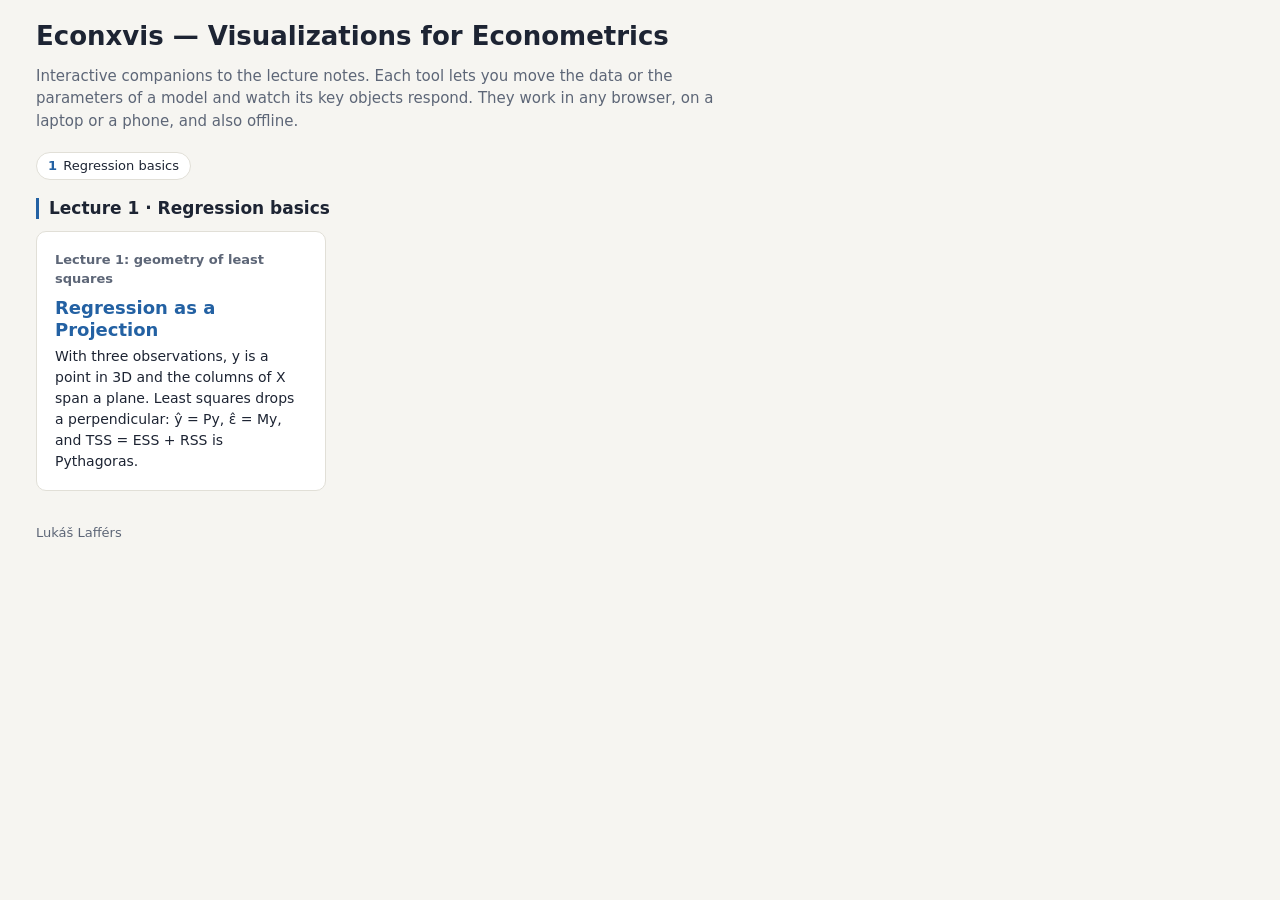
==== index.html @ 170275a1 "Set up Econxvis in the style of Microvis; add Regression as a Projection Shared setup copied from Mi" ====
<!DOCTYPE html>
<html lang="en">
<head>
  <meta charset="utf-8">
  <meta name="viewport" content="width=device-width, initial-scale=1">
  <title>Econxvis — Visualizations for Econometrics</title>
  <meta name="description" content="Interactive visualizations for Econometrics.">
  <link rel="icon" href="data:,">
  <link rel="stylesheet" href="shared/style.css">
</head>
<body class="home">
  <header class="site-header">
    <div>
      <h1>Econxvis — Visualizations for Econometrics</h1>
    </div>
  </header>

  <main>
    <p class="intro">Interactive companions to the lecture notes. Each tool lets you move the data or the parameters of a model and watch its key objects respond. They work in any browser, on a laptop or a phone, and also offline.</p>
    <nav class="lecture-nav" aria-label="Lectures">
      <a href="#l1"><b>1</b> Regression basics</a>
    </nav>

    <h2 class="lecture-title" id="l1">Lecture 1 · Regression basics</h2>
    <div class="cards">
      <a class="card" href="ols-projection/index.html">
        <p class="lecture">Lecture 1: geometry of least squares</p>
        <h2>Regression as a Projection</h2>
        <p>With three observations, y is a point in 3D and the columns of X span a plane. Least squares drops a perpendicular: ŷ = Py, ε̂ = My, and TSS = ESS + RSS is Pythagoras.</p>
      </a>
    </div>
  </main>

  <footer class="site-footer">
    Lukáš Lafférs
  </footer>
</body>
</html>
---- shared/style.css ----
/* Econxvis: shared look for all tools (same look as Microvis). */

:root {
  --bg: #f6f5f1;
  --panel: #ffffff;
  --ink: #1d2433;
  --muted: #5d6677;
  --line: #e1dfd7;
  --grid: #ebe9e2;
  --accent: #2361a3;
  --accent-soft: rgba(35, 97, 163, 0.12);
  --accent-2: #c4561b;
  --accent-2-soft: rgba(196, 86, 27, 0.12);
  --accent-3: #2b8452;
  --accent-4: #8b3fb8;
  /* regression figures of the lecture notes: y black, fitted blue, residual red,
     mean green, deviation from the mean yellow, explained part purple */
  --fig-y: #1d2433;
  --fig-yhat: #2f7fd8;
  --fig-resid: #d0021b;
  --fig-ybar: #2b8452;
  --fig-ebar: #e09a00;
  --fig-ess: #8b3fb8;
  --fig-plane: rgba(35, 97, 163, 0.10);
  --fig-plane-edge: #9aa6b8;
  --dec: #b4462b;
  --const: #4b5563;
  --inc: #2b8452;
  --on-accent: #ffffff;
  --radius: 10px;
  --font: system-ui, -apple-system, "Segoe UI", Roboto, "Helvetica Neue", Arial, sans-serif;
  color-scheme: light;
}

@media (prefers-color-scheme: dark) {
  :root:not([data-theme="light"]) {
    --bg: #12151b;
    --panel: #1b1f27;
    --ink: #e6e8ed;
    --muted: #9aa3b3;
    --line: #2d323c;
    --grid: #2a2f39;
    --accent: #6fa8e6;
    --accent-soft: rgba(111, 168, 230, 0.16);
    --accent-2: #f0894b;
    --accent-2-soft: rgba(240, 137, 75, 0.16);
    --accent-3: #5cc08a;
    --accent-4: #c58af0;
    --fig-y: #e6e8ed;
    --fig-yhat: #6fa8e6;
    --fig-resid: #ff4d5e;
    --fig-ybar: #5cc08a;
    --fig-ebar: #f5c542;
    --fig-ess: #c58af0;
    --fig-plane: rgba(111, 168, 230, 0.12);
    --fig-plane-edge: #5d6677;
    --dec: #f08a6c;
    --const: #b7beca;
    --inc: #5cc08a;
    --on-accent: #0f1520;
    color-scheme: dark;
  }
}

:root[data-theme="dark"] {
  --bg: #12151b;
  --panel: #1b1f27;
  --ink: #e6e8ed;
  --muted: #9aa3b3;
  --line: #2d323c;
  --grid: #2a2f39;
  --accent: #6fa8e6;
  --accent-soft: rgba(111, 168, 230, 0.16);
  --accent-2: #f0894b;
  --accent-2-soft: rgba(240, 137, 75, 0.16);
  --accent-3: #5cc08a;
  --accent-4: #c58af0;
  --fig-y: #e6e8ed;
  --fig-yhat: #6fa8e6;
  --fig-resid: #ff4d5e;
  --fig-ybar: #5cc08a;
  --fig-ebar: #f5c542;
  --fig-ess: #c58af0;
  --fig-plane: rgba(111, 168, 230, 0.12);
  --fig-plane-edge: #5d6677;
  --dec: #f08a6c;
  --const: #b7beca;
  --inc: #5cc08a;
  --on-accent: #0f1520;
  color-scheme: dark;
}

*, *::before, *::after { box-sizing: border-box; }

html { -webkit-text-size-adjust: 100%; }

body {
  margin: 0;
  background: var(--bg);
  color: var(--ink);
  font-family: var(--font);
  font-size: 15px;
  line-height: 1.5;
}

a { color: var(--accent); }

h1, h2, h3 { line-height: 1.25; margin: 0; }

/* ---------- header ---------- */

.site-header {
  padding: 20px 16px 12px;
  max-width: 1600px;
  margin: 0 auto;
  display: flex;
  flex-wrap: wrap;
  align-items: flex-end;
  justify-content: space-between;
  gap: 8px 24px;
}
.eyebrow {
  margin: 0 0 4px;
  font-size: 12px;
  font-weight: 600;
  letter-spacing: 0.06em;
  text-transform: uppercase;
  color: var(--muted);
}
.site-header h1 { font-size: 26px; font-weight: 700; }
.back-link { font-size: 14px; text-decoration: none; }
.back-link:hover { text-decoration: underline; }

main { max-width: 1600px; margin: 0 auto; padding: 0 16px 32px; }

/* ---------- panels ---------- */

.panel {
  background: var(--panel);
  border: 1px solid var(--line);
  border-radius: var(--radius);
  padding: 14px 16px;
  min-width: 0;
}
.panel > h2, .panel-head h2 { font-size: 15px; font-weight: 650; }
.panel-head {
  display: flex;
  flex-wrap: wrap;
  align-items: center;
  justify-content: space-between;
  gap: 8px;
  margin-bottom: 6px;
}

.caption { margin: 6px 0 0; font-size: 13px; color: var(--muted); }
.note { margin: 6px 0 0; font-size: 13px; color: var(--muted); }
.warn { margin: 6px 0 0; font-size: 13px; color: var(--dec); }

.key { display: inline-block; width: 18px; height: 0; border-top: 3px solid currentColor; vertical-align: middle; margin-right: 3px; }
.key.dash { border-top-style: dashed; }
.key.dot { width: 9px; height: 9px; border: 0; border-radius: 50%; background: currentColor; }
.c-accent { color: var(--accent); }
.c-accent-2 { color: var(--accent-2); }
.c-accent-3 { color: var(--accent-3); }
.c-accent-4 { color: var(--accent-4); }
.c-muted { color: var(--muted); }

/* ---------- controls ---------- */

.group { padding: 12px 0; border-top: 1px solid var(--line); }
.group:first-child { border-top: 0; padding-top: 0; }
.group > h2 {
  font-size: 12px;
  font-weight: 650;
  letter-spacing: 0.06em;
  text-transform: uppercase;
  color: var(--muted);
  margin-bottom: 8px;
}

select, input[type="number"], button {
  font: inherit;
  color: var(--ink);
}

select {
  width: 100%;
  padding: 7px 8px;
  border: 1px solid var(--line);
  border-radius: 8px;
  background: var(--bg);
}

.ctrl { margin: 10px 0; }
.ctrl-label {
  display: flex;
  align-items: baseline;
  justify-content: space-between;
  gap: 8px;
  font-size: 14px;
  margin-bottom: 2px;
}
.ctrl-label .hint { color: var(--muted); font-size: 12px; }
.ctrl-row { display: flex; align-items: center; gap: 10px; }
.ctrl-row input[type="range"] { flex: 1; min-width: 0; }
.ctrl-row input[type="number"] {
  width: 72px;
  flex: none;
  padding: 4px 6px;
  border: 1px solid var(--line);
  border-radius: 6px;
  background: var(--bg);
  text-align: right;
}

input[type="range"] { accent-color: var(--accent); height: 24px; margin: 0; }
input[type="checkbox"] { accent-color: var(--accent); width: 16px; height: 16px; margin: 0; }

.check { display: flex; align-items: center; gap: 8px; margin: 8px 0; font-size: 14px; cursor: pointer; }

.seg {
  display: flex;
  border: 1px solid var(--line);
  border-radius: 8px;
  overflow: hidden;
}
.seg button {
  flex: 1;
  padding: 8px 10px;
  border: 0;
  background: var(--bg);
  cursor: pointer;
  font-weight: 600;
  font-size: 14px;
}
.seg button + button { border-left: 1px solid var(--line); }
.seg button[aria-pressed="true"] { background: var(--accent); color: var(--on-accent); }

.btn-row { display: flex; flex-wrap: wrap; gap: 4px; }
.btn-row button {
  padding: 4px 10px;
  font-size: 13px;
  border: 1px solid var(--line);
  border-radius: 6px;
  background: var(--bg);
  cursor: pointer;
}
.btn-row button:hover, .seg button:hover:not([aria-pressed="true"]) { border-color: var(--muted); }

button:focus-visible, select:focus-visible, input:focus-visible, summary:focus-visible {
  outline: 2px solid var(--accent);
  outline-offset: 2px;
}

.badge {
  display: inline-block;
  padding: 1px 8px;
  border-radius: 999px;
  font-size: 12px;
  font-weight: 600;
  border: 1px solid currentColor;
  white-space: nowrap;
}
.badge.decreasing { color: var(--dec); }
.badge.constant { color: var(--const); }
.badge.increasing { color: var(--inc); }

.formula { overflow-x: auto; overflow-y: hidden; padding: 4px 0; font-size: 14px; }
.formula .katex-display { margin: 4px 0; }

details.howto { font-size: 14px; }
details.howto summary { cursor: pointer; font-weight: 650; }
details.howto p { margin: 8px 0 0; }

/* ---------- readouts ---------- */

.readouts dl {
  display: grid;
  grid-template-columns: auto 1fr;
  gap: 4px 14px;
  margin: 8px 0 0;
  font-size: 14px;
}
.readouts dt { color: var(--muted); }
.readouts dd { margin: 0; font-variant-numeric: tabular-nums; font-weight: 600; }
.readouts .sentence { margin: 10px 0 0; font-size: 14px; }

[hidden] { display: none !important; }

/* ---------- index page ---------- */

.intro { max-width: 720px; color: var(--muted); margin: 0 0 20px; }
.cards {
  display: grid;
  grid-template-columns: repeat(auto-fill, minmax(min(100%, 300px), 1fr));
  gap: 16px;
}
.card {
  display: block;
  background: var(--panel);
  border: 1px solid var(--line);
  border-radius: var(--radius);
  padding: 18px;
  color: inherit;
  text-decoration: none;
  transition: border-color 0.15s, transform 0.15s;
}
.card:hover { border-color: var(--accent); transform: translateY(-1px); }
.card h2 { font-size: 18px; margin-bottom: 4px; color: var(--accent); }
.card .lecture { font-size: 13px; font-weight: 600; color: var(--muted); margin: 0 0 8px; }
.card p { margin: 0; font-size: 14px; }

.site-footer { max-width: 1600px; margin: 0 auto; padding: 0 16px 24px; font-size: 13px; color: var(--muted); }

/* ---------- tool layout: controls | main plot | side panels ---------- */

.layout {
  display: grid;
  grid-template-columns: 300px minmax(0, 1fr) minmax(0, 400px);
  grid-template-areas: "controls main side";
  gap: 14px;
  align-items: start;
}
.layout > .controls { grid-area: controls; }
.layout > .plot3d-panel, .layout > .main-panel { grid-area: main; }
.layout > .side { grid-area: side; display: grid; gap: 14px; min-width: 0; }

.plot { width: 100%; }
.plot-3d { height: 640px; }
.plot-2d { height: 320px; }

@media (max-width: 1250px) {
  .layout {
    grid-template-columns: 300px minmax(0, 1fr);
    grid-template-areas: "controls main" "side side";
  }
  .layout > .side { grid-template-columns: repeat(auto-fit, minmax(min(100%, 320px), 1fr)); }
}

@media (max-width: 800px) {
  .layout {
    grid-template-columns: minmax(0, 1fr);
    grid-template-areas: "controls" "main" "side";
  }
  .plot-3d { height: 440px; }
  .plot-2d { height: 300px; }
  .site-header h1 { font-size: 22px; }
}

.status-banner {
  max-width: 1600px;
  margin: 0 auto 14px;
  padding: 10px 16px;
  border: 1px solid var(--dec);
  border-radius: var(--radius);
  color: var(--dec);
  background: var(--panel);
  font-size: 14px;
}
.status-banner p { margin: 0; }
.status-banner p + p { margin-top: 4px; }
@media (max-width: 1632px) { .status-banner { margin-left: 16px; margin-right: 16px; } }

.go-row { display: flex; flex-wrap: wrap; align-items: center; gap: 6px; margin: 10px 0; font-size: 14px; }
.go-row input[type="number"] {
  width: 64px; padding: 4px 6px; border: 1px solid var(--line); border-radius: 6px;
  background: var(--bg); text-align: right;
}
.go-row button {
  padding: 4px 12px; font-size: 13px; border: 1px solid var(--line); border-radius: 6px;
  background: var(--bg); cursor: pointer;
}
.notes-form { color: var(--muted); }
.seg button { padding: 8px 6px; }

.plot-main { height: 620px; touch-action: none; cursor: crosshair; }
@media (max-width: 800px) { .plot-main { height: 400px; } }

.checks { list-style: none; margin: 8px 0 0; padding: 0; font-size: 14px; }
.checks li { display: grid; grid-template-columns: 22px 1fr; gap: 2px 6px; padding: 7px 0; border-top: 1px solid var(--line); }
.checks li:first-child { border-top: 0; }
.checks .mark { font-weight: 700; text-align: center; }
.checks .ok { color: var(--inc); }
.checks .no { color: var(--dec); }
.checks .na { color: var(--muted); }
.checks .def { grid-column: 2; color: var(--muted); font-size: 13px; }
.pair-row { display: flex; flex-wrap: wrap; align-items: center; gap: 6px; margin: 8px 0; font-size: 14px; }
.pair-row input[type="number"] {
  width: 70px; padding: 4px 6px; border: 1px solid var(--line); border-radius: 6px;
  background: var(--bg); text-align: right;
}
.pair-row .who { min-width: 22px; font-weight: 700; }

table.data { border-collapse: collapse; width: 100%; font-size: 13px; font-variant-numeric: tabular-nums; }
table.data th, table.data td { padding: 5px 4px; text-align: right; border: 1px solid var(--line); }
table.data th { color: var(--muted); font-weight: 600; background: var(--bg); }
table.data td { cursor: pointer; }
table.data td:hover { outline: 2px solid var(--accent); outline-offset: -2px; }
table.data td.sel { outline: 3px solid var(--accent-2); outline-offset: -3px; font-weight: 700; }

/* ---------- figure colours and small helpers ---------- */
.subtitle { margin: 6px 0 0; font-size: 15px; color: var(--muted); overflow-x: auto; max-width: 100%; }
.c-y { color: var(--fig-y); }
.c-yhat { color: var(--fig-yhat); }
.c-resid { color: var(--fig-resid); }
.c-ybar { color: var(--fig-ybar); }
.c-ebar { color: var(--fig-ebar); }
.c-ess { color: var(--fig-ess); }
.c-ink { color: var(--ink); }
details.sub-details { margin-top: 10px; font-size: 14px; }
details.sub-details summary { cursor: pointer; color: var(--muted); font-weight: 600; }
.ok-mark { color: var(--inc); font-weight: 700; }
.no-mark { color: var(--dec); font-weight: 700; }

/* ---------- landing page: one section per lecture ---------- */
.lecture-title { font-size: 17px; font-weight: 650; margin: 26px 0 12px; color: var(--ink); }
.lecture-title:first-of-type { margin-top: 8px; }

/* landing page: centred column, lecture navigation, section headings with an accent bar */
.home .site-header, .home main, .home .site-footer { max-width: 1240px; }
.home .cards { grid-template-columns: repeat(auto-fill, minmax(min(100%, 270px), 1fr)); }
.lecture-nav { display: flex; flex-wrap: wrap; gap: 6px; margin: 0 0 8px; }
.lecture-nav a {
  font-size: 13px; text-decoration: none; color: var(--ink); background: var(--panel);
  border: 1px solid var(--line); border-radius: 999px; padding: 3px 11px; white-space: nowrap;
}
.lecture-nav a b { color: var(--accent); margin-right: 2px; }
.lecture-nav a:hover { border-color: var(--accent); }
.home .lecture-title { border-left: 3px solid var(--accent); padding-left: 10px; scroll-margin-top: 12px; margin-top: 30px; }
.home .lecture-title:first-of-type { margin-top: 18px; }
.btn-row button[aria-pressed="true"] { border-color: var(--accent); color: var(--accent); font-weight: 650; }
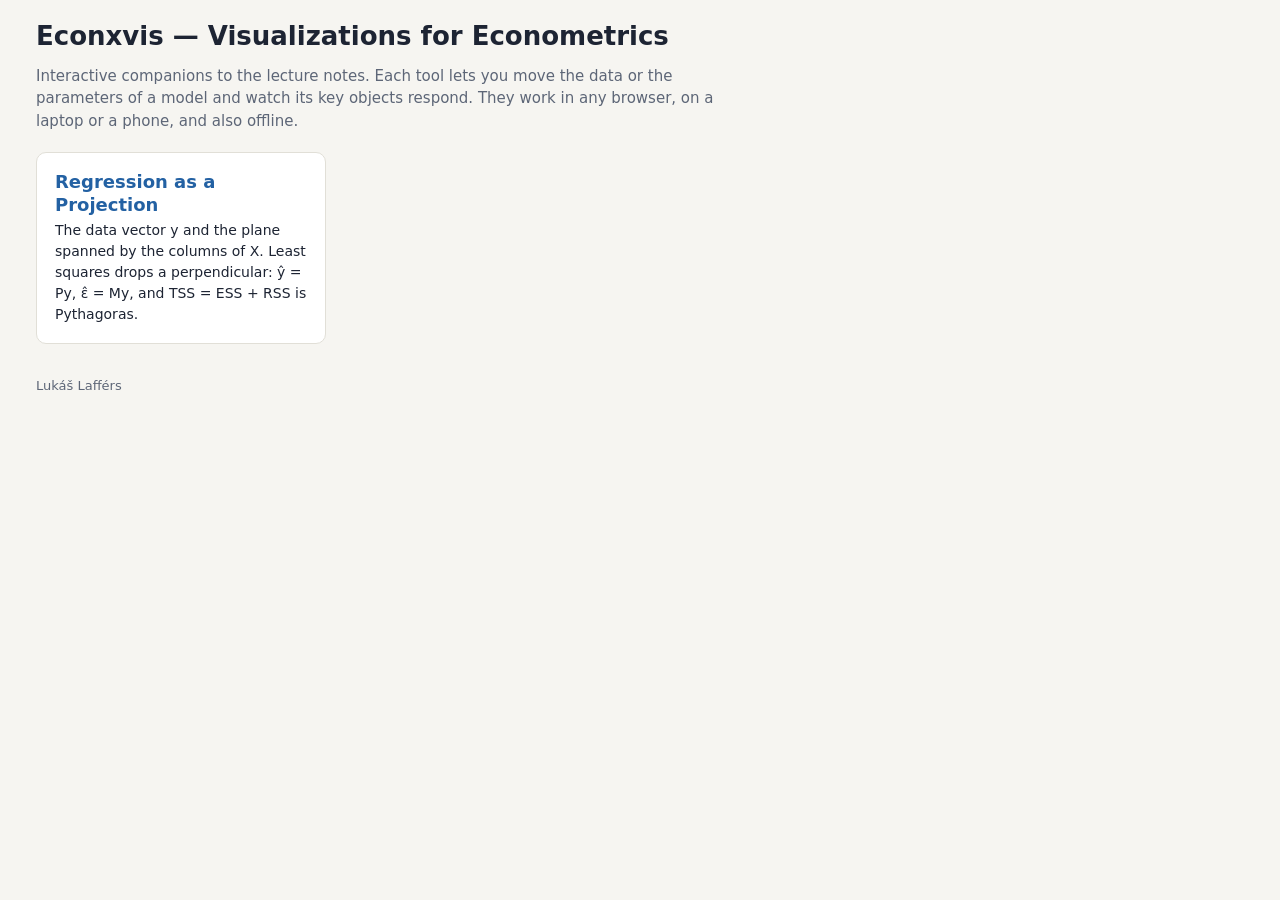
==== commit efb33f83: "Projection: n observations, exact 3D slice, bigger figure, grid, easier turning - Data: n observatio" ====
--- a/index.html
+++ b/index.html
@@ -17,16 +17,10 @@
 
   <main>
     <p class="intro">Interactive companions to the lecture notes. Each tool lets you move the data or the parameters of a model and watch its key objects respond. They work in any browser, on a laptop or a phone, and also offline.</p>
-    <nav class="lecture-nav" aria-label="Lectures">
-      <a href="#l1"><b>1</b> Regression basics</a>
-    </nav>
-
-    <h2 class="lecture-title" id="l1">Lecture 1 · Regression basics</h2>
     <div class="cards">
       <a class="card" href="ols-projection/index.html">
-        <p class="lecture">Lecture 1: geometry of least squares</p>
         <h2>Regression as a Projection</h2>
-        <p>With three observations, y is a point in 3D and the columns of X span a plane. Least squares drops a perpendicular: ŷ = Py, ε̂ = My, and TSS = ESS + RSS is Pythagoras.</p>
+        <p>The data vector y and the plane spanned by the columns of X. Least squares drops a perpendicular: ŷ = Py, ε̂ = My, and TSS = ESS + RSS is Pythagoras.</p>
       </a>
     </div>
   </main>
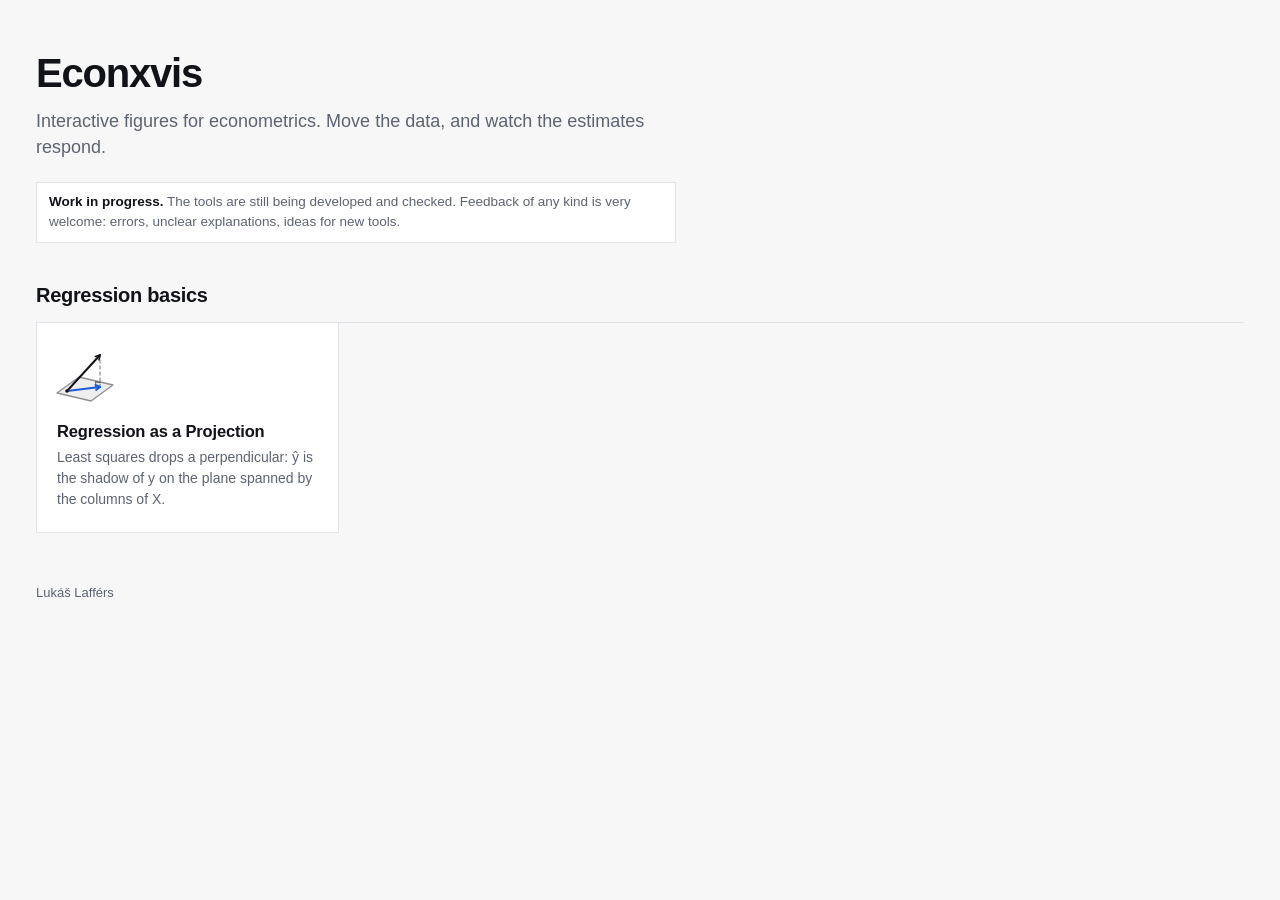
==== commit fe87f254: "Adopt the Microvis style kit: same look, start page and page anatomy as Microvis - shared/style.css " ====
--- a/index.html
+++ b/index.html
@@ -4,25 +4,33 @@
   <meta charset="utf-8">
   <meta name="viewport" content="width=device-width, initial-scale=1">
   <title>Econxvis — Visualizations for Econometrics</title>
-  <meta name="description" content="Interactive visualizations for Econometrics.">
+  <meta name="description" content="Interactive figures for econometrics. Move the data, and watch the estimates respond.">
   <link rel="icon" href="data:,">
-  <link rel="stylesheet" href="shared/style.css">
+  <link rel="stylesheet" href="shared/style.css?v=1">
 </head>
 <body class="home">
+  <!-- Generated by tools/build-site.cjs from tools/catalog.cjs: edit those, not this file. -->
   <header class="site-header">
     <div>
-      <h1>Econxvis — Visualizations for Econometrics</h1>
+      <h1>Econxvis</h1>
+      <p class="lead">Interactive figures for econometrics. Move the data, and watch the estimates respond.</p>
     </div>
   </header>
 
   <main>
-    <p class="intro">Interactive companions to the lecture notes. Each tool lets you move the data or the parameters of a model and watch its key objects respond. They work in any browser, on a laptop or a phone, and also offline.</p>
-    <div class="cards">
+    <p class="wip" role="note"><b>Work in progress.</b> The tools are still being developed and checked. Feedback of any kind is very welcome: errors, unclear explanations, ideas for new tools.</p>
+
+    <section class="lecture" id="regression" aria-labelledby="regression-title">
+      <h2 class="lecture-title" id="regression-title">Regression basics</h2>
+      <div class="cards">
       <a class="card" href="ols-projection/index.html">
-        <h2>Regression as a Projection</h2>
-        <p>The data vector y and the plane spanned by the columns of X. Least squares drops a perpendicular: ŷ = Py, ε̂ = My, and TSS = ESS + RSS is Pythagoras.</p>
+        <svg class="glyph" width="64" height="64" viewBox="0 0 64 64" aria-hidden="true" focusable="false"><path d="M4 50L38 58L60 42L26 34Z" fill="currentColor" opacity="0.07"/><path d="M4 50L38 58L60 42L26 34L4 50" fill="none" stroke="currentColor" stroke-width="1.3" stroke-linecap="round" stroke-linejoin="round" opacity="0.45"/><path d="M14 48L47 12" fill="none" stroke="currentColor" stroke-width="2" stroke-linecap="round" stroke-linejoin="round"/><path d="M42.3 13.4L47 12L46 16.8" fill="none" stroke="currentColor" stroke-width="1.6" stroke-linecap="round" stroke-linejoin="round"/><path d="M47 44L47 12" fill="none" stroke="currentColor" stroke-width="1.3" stroke-linecap="round" stroke-linejoin="round" opacity="0.45" stroke-dasharray="3 3"/><path d="M47 39.5L42.6 38.9L42.6 43.4" fill="none" stroke="currentColor" stroke-width="1.1" stroke-linecap="round" stroke-linejoin="round" opacity="0.6"/><path class="a" d="M14 48L47 44" fill="none" stroke="#1d5bd8" stroke-width="2.2" stroke-linecap="round" stroke-linejoin="round"/><path class="a" d="M42.5 42L47 44L43.1 47" fill="none" stroke="#1d5bd8" stroke-width="2" stroke-linecap="round" stroke-linejoin="round"/><circle cx="14" cy="48" r="1.8" fill="currentColor"/></svg>
+        <picture class="preview" aria-hidden="true" style="display:none"><source srcset="ols-projection/preview-dark.webp" media="(prefers-color-scheme: dark)"><img src="ols-projection/preview.webp" alt="" loading="lazy" decoding="async"></picture>
+        <h3>Regression as a Projection</h3>
+        <p>Least squares drops a perpendicular: ŷ is the shadow of y on the plane spanned by the columns of X.</p>
       </a>
-    </div>
+      </div>
+    </section>
   </main>
 
   <footer class="site-footer">
--- a/shared/style.css
+++ b/shared/style.css
@@ -1,92 +1,83 @@
-/* Econxvis: shared look for all tools (same look as Microvis). */
+/* Microvis: the shared look of the start page and all tools.
+   Minimal: Helvetica/Arial, square corners, hairlines instead of shadows, black and white with one blue (--brand)
+   for what you can click or move. The economics colours (--accent*, --l2-*) are those of the notes' figures. */
+
+/* ---------- colours and type ---------- */
 
 :root {
-  --bg: #f6f5f1;
+  --bg: #f7f7f8;
   --panel: #ffffff;
-  --ink: #1d2433;
-  --muted: #5d6677;
-  --line: #e1dfd7;
-  --grid: #ebe9e2;
-  --accent: #2361a3;
+  --ink: #111318;
+  --muted: #5d6370;
+  --line: #e1e3e8;
+  --grid: #eceef2;
+  --brand: #1d5bd8;
+  --on-accent: #ffffff;
+  --accent: #2361a3;      /* isoquants, substitution */
   --accent-soft: rgba(35, 97, 163, 0.12);
-  --accent-2: #c4561b;
+  --accent-2: #c4561b;    /* rays, scale */
   --accent-2-soft: rgba(196, 86, 27, 0.12);
-  --accent-3: #2b8452;
-  --accent-4: #8b3fb8;
-  /* regression figures of the lecture notes: y black, fitted blue, residual red,
-     mean green, deviation from the mean yellow, explained part purple */
-  --fig-y: #1d2433;
-  --fig-yhat: #2f7fd8;
-  --fig-resid: #d0021b;
-  --fig-ybar: #2b8452;
-  --fig-ebar: #e09a00;
-  --fig-ess: #8b3fb8;
-  --fig-plane: rgba(35, 97, 163, 0.10);
-  --fig-plane-edge: #9aa6b8;
+  --accent-3: #2b8452;    /* tangents, highlights */
+  --accent-4: #8b3fb8;    /* second point z' */
+  /* lecture 2 figures: Step 1 (CM) blue, Step 2 (PM') red, supply orange, isocost grey */
+  --l2-blue: #4a90e2;
+  --l2-red: #d0021b;
+  --l2-orange: #f5a623;
+  --l2-grey: #9b9b9b;
+  --l2-profit: rgba(43, 132, 82, 0.22);
   --dec: #b4462b;
   --const: #4b5563;
   --inc: #2b8452;
-  --on-accent: #ffffff;
-  --radius: 10px;
-  --font: system-ui, -apple-system, "Segoe UI", Roboto, "Helvetica Neue", Arial, sans-serif;
+  --radius: 0px;
+  --font: "Helvetica Neue", Helvetica, Arial, "Segoe UI", Roboto, sans-serif;
   color-scheme: light;
 }
 
 @media (prefers-color-scheme: dark) {
   :root:not([data-theme="light"]) {
-    --bg: #12151b;
-    --panel: #1b1f27;
-    --ink: #e6e8ed;
-    --muted: #9aa3b3;
-    --line: #2d323c;
-    --grid: #2a2f39;
+    --bg: #0d0f12;
+    --panel: #14171c;
+    --ink: #e9ecf1;
+    --muted: #9aa1ad;
+    --line: #272b33;
+    --grid: #20242b;
+    --brand: #7aa7ff;
+    --on-accent: #0d0f12;
     --accent: #6fa8e6;
     --accent-soft: rgba(111, 168, 230, 0.16);
     --accent-2: #f0894b;
     --accent-2-soft: rgba(240, 137, 75, 0.16);
     --accent-3: #5cc08a;
     --accent-4: #c58af0;
-    --fig-y: #e6e8ed;
-    --fig-yhat: #6fa8e6;
-    --fig-resid: #ff4d5e;
-    --fig-ybar: #5cc08a;
-    --fig-ebar: #f5c542;
-    --fig-ess: #c58af0;
-    --fig-plane: rgba(111, 168, 230, 0.12);
-    --fig-plane-edge: #5d6677;
+    --l2-red: #ff4d5e;
+    --l2-profit: rgba(92, 192, 138, 0.25);
     --dec: #f08a6c;
     --const: #b7beca;
     --inc: #5cc08a;
-    --on-accent: #0f1520;
     color-scheme: dark;
   }
 }
 
 :root[data-theme="dark"] {
-  --bg: #12151b;
-  --panel: #1b1f27;
-  --ink: #e6e8ed;
-  --muted: #9aa3b3;
-  --line: #2d323c;
-  --grid: #2a2f39;
+  --bg: #0d0f12;
+  --panel: #14171c;
+  --ink: #e9ecf1;
+  --muted: #9aa1ad;
+  --line: #272b33;
+  --grid: #20242b;
+  --brand: #7aa7ff;
+  --on-accent: #0d0f12;
   --accent: #6fa8e6;
   --accent-soft: rgba(111, 168, 230, 0.16);
   --accent-2: #f0894b;
   --accent-2-soft: rgba(240, 137, 75, 0.16);
   --accent-3: #5cc08a;
   --accent-4: #c58af0;
-  --fig-y: #e6e8ed;
-  --fig-yhat: #6fa8e6;
-  --fig-resid: #ff4d5e;
-  --fig-ybar: #5cc08a;
-  --fig-ebar: #f5c542;
-  --fig-ess: #c58af0;
-  --fig-plane: rgba(111, 168, 230, 0.12);
-  --fig-plane-edge: #5d6677;
+  --l2-red: #ff4d5e;
+  --l2-profit: rgba(92, 192, 138, 0.25);
   --dec: #f08a6c;
   --const: #b7beca;
   --inc: #5cc08a;
-  --on-accent: #0f1520;
   color-scheme: dark;
 }
 
@@ -101,48 +92,67 @@
   font-family: var(--font);
   font-size: 15px;
   line-height: 1.5;
-}
-
-a { color: var(--accent); }
+  -webkit-font-smoothing: antialiased;
+}
+
+a { color: var(--brand); }
 
 h1, h2, h3 { line-height: 1.25; margin: 0; }
 
+[hidden] { display: none !important; }
+
 /* ---------- header ---------- */
 
 .site-header {
-  padding: 20px 16px 12px;
   max-width: 1600px;
   margin: 0 auto;
-  display: flex;
-  flex-wrap: wrap;
-  align-items: flex-end;
-  justify-content: space-between;
-  gap: 8px 24px;
-}
-.eyebrow {
-  margin: 0 0 4px;
-  font-size: 12px;
-  font-weight: 600;
-  letter-spacing: 0.06em;
-  text-transform: uppercase;
-  color: var(--muted);
-}
-.site-header h1 { font-size: 26px; font-weight: 700; }
-.back-link { font-size: 14px; text-decoration: none; }
-.back-link:hover { text-decoration: underline; }
+  padding: 24px 16px 18px;
+}
+.site-header > div { min-width: 0; max-width: 100%; }
+.eyebrow { margin: 0 0 6px; font-size: 13px; font-weight: 500; color: var(--muted); }
+.eyebrow a { color: var(--ink); font-weight: 700; text-decoration: none; }
+.eyebrow a:hover { color: var(--brand); }
+.eyebrow .sep { margin: 0 4px; opacity: 0.6; }
+.site-header h1 { font-size: 28px; font-weight: 700; letter-spacing: -0.02em; }
+/* Header formulas: each piece stays on one line, pieces wrap on a narrow screen, and there is room above
+   and below for tall fractions, so no scrollbar appears unless a single piece is wider than the screen. */
+.subtitle {
+  max-width: 100%;
+  margin: 6px 0 0;
+  padding: 5px 0 8px;
+  overflow: hidden;
+  font-size: 15px;
+  line-height: 1.9;
+  color: var(--ink);
+}
+.subtitle .katex, .subtitle .katex-html { white-space: nowrap; }
+.subtitle .tex-piece { display: inline-block; margin-right: 2.2em; }
+.subtitle .tex-piece:last-child { margin-right: 0; }
 
 main { max-width: 1600px; margin: 0 auto; padding: 0 16px 32px; }
 
+.status-banner {
+  max-width: 1600px;
+  margin: 0 auto 14px;
+  padding: 10px 16px;
+  border: 1px solid var(--dec);
+  color: var(--dec);
+  background: var(--panel);
+  font-size: 14px;
+}
+.status-banner p { margin: 0; }
+.status-banner p + p { margin-top: 4px; }
+@media (max-width: 1632px) { .status-banner { margin-left: 16px; margin-right: 16px; } }
+
 /* ---------- panels ---------- */
 
 .panel {
+  min-width: 0;
+  padding: 16px 18px;
   background: var(--panel);
   border: 1px solid var(--line);
-  border-radius: var(--radius);
-  padding: 14px 16px;
-  min-width: 0;
-}
-.panel > h2, .panel-head h2 { font-size: 15px; font-weight: 650; }
+}
+.panel > h2, .panel-head h2 { font-size: 15px; font-weight: 700; letter-spacing: -0.005em; }
 .panel-head {
   display: flex;
   flex-wrap: wrap;
@@ -152,10 +162,11 @@
   margin-bottom: 6px;
 }
 
-.caption { margin: 6px 0 0; font-size: 13px; color: var(--muted); }
+.caption { margin: 8px 0 0; font-size: 13px; line-height: 1.55; color: var(--muted); }
 .note { margin: 6px 0 0; font-size: 13px; color: var(--muted); }
 .warn { margin: 6px 0 0; font-size: 13px; color: var(--dec); }
 
+/* colour keys in captions: a short line, a dashed line or a dot in the colour of the curve */
 .key { display: inline-block; width: 18px; height: 0; border-top: 3px solid currentColor; vertical-align: middle; margin-right: 3px; }
 .key.dash { border-top-style: dashed; }
 .key.dot { width: 9px; height: 9px; border: 0; border-radius: 50%; background: currentColor; }
@@ -164,31 +175,34 @@
 .c-accent-3 { color: var(--accent-3); }
 .c-accent-4 { color: var(--accent-4); }
 .c-muted { color: var(--muted); }
+.c-ink { color: var(--ink); }
+.c-l2-blue { color: var(--l2-blue); }
+.c-l2-red { color: var(--l2-red); }
+.c-l2-orange { color: var(--l2-orange); }
+.c-l2-grey { color: var(--l2-grey); }
 
 /* ---------- controls ---------- */
 
-.group { padding: 12px 0; border-top: 1px solid var(--line); }
+.group { padding: 14px 0; border-top: 1px solid var(--line); }
 .group:first-child { border-top: 0; padding-top: 0; }
+.group:last-child { padding-bottom: 0; }
 .group > h2 {
-  font-size: 12px;
-  font-weight: 650;
-  letter-spacing: 0.06em;
+  margin-bottom: 8px;
+  font-size: 11px;
+  font-weight: 700;
+  letter-spacing: 0.08em;
   text-transform: uppercase;
   color: var(--muted);
-  margin-bottom: 8px;
-}
-
-select, input[type="number"], button {
-  font: inherit;
-  color: var(--ink);
-}
+}
+
+select, input[type="number"], button { font: inherit; color: var(--ink); }
 
 select {
   width: 100%;
   padding: 7px 8px;
   border: 1px solid var(--line);
-  border-radius: 8px;
-  background: var(--bg);
+  border-radius: 0;
+  background: var(--panel);
 }
 
 .ctrl { margin: 10px 0; }
@@ -197,80 +211,96 @@
   align-items: baseline;
   justify-content: space-between;
   gap: 8px;
+  margin-bottom: 2px;
   font-size: 14px;
-  margin-bottom: 2px;
-}
-.ctrl-label .hint { color: var(--muted); font-size: 12px; }
+}
+.ctrl-label .hint { color: var(--muted); font-size: 12px; text-align: right; }
 .ctrl-row { display: flex; align-items: center; gap: 10px; }
 .ctrl-row input[type="range"] { flex: 1; min-width: 0; }
-.ctrl-row input[type="number"] {
-  width: 72px;
-  flex: none;
+input[type="number"] {
   padding: 4px 6px;
   border: 1px solid var(--line);
-  border-radius: 6px;
-  background: var(--bg);
+  border-radius: 0;
+  background: var(--panel);
   text-align: right;
 }
-
-input[type="range"] { accent-color: var(--accent); height: 24px; margin: 0; }
-input[type="checkbox"] { accent-color: var(--accent); width: 16px; height: 16px; margin: 0; }
+.ctrl-row input[type="number"] { width: 72px; flex: none; }
+
+input[type="range"] { accent-color: var(--brand); height: 24px; margin: 0; }
+input[type="checkbox"] { accent-color: var(--brand); width: 16px; height: 16px; margin: 0; }
 
 .check { display: flex; align-items: center; gap: 8px; margin: 8px 0; font-size: 14px; cursor: pointer; }
 
-.seg {
-  display: flex;
-  border: 1px solid var(--line);
-  border-radius: 8px;
-  overflow: hidden;
-}
+/* segmented switch: black when chosen */
+.seg { display: flex; border: 1px solid var(--ink); }
 .seg button {
   flex: 1;
-  padding: 8px 10px;
+  padding: 8px 6px;
   border: 0;
-  background: var(--bg);
+  background: transparent;
+  color: var(--ink);
+  font-size: 14px;
+  font-weight: 600;
   cursor: pointer;
-  font-weight: 600;
-  font-size: 14px;
-}
-.seg button + button { border-left: 1px solid var(--line); }
-.seg button[aria-pressed="true"] { background: var(--accent); color: var(--on-accent); }
-
+}
+.seg button + button { border-left: 1px solid var(--ink); }
+.seg button[aria-pressed="true"] { background: var(--ink); color: var(--panel); }
+
+/* small buttons: presets, pins, cameras */
 .btn-row { display: flex; flex-wrap: wrap; gap: 4px; }
-.btn-row button {
+.btn-row button, .go-row button {
   padding: 4px 10px;
+  border: 1px solid var(--line);
+  background: var(--panel);
   font-size: 13px;
-  border: 1px solid var(--line);
-  border-radius: 6px;
-  background: var(--bg);
+  font-weight: 500;
   cursor: pointer;
 }
-.btn-row button:hover, .seg button:hover:not([aria-pressed="true"]) { border-color: var(--muted); }
-
-button:focus-visible, select:focus-visible, input:focus-visible, summary:focus-visible {
-  outline: 2px solid var(--accent);
+.go-row button { padding: 4px 12px; }
+.btn-row button:hover, .go-row button:hover, .seg button:hover:not([aria-pressed="true"]) { border-color: var(--ink); }
+.btn-row button[aria-pressed="true"] { border-color: var(--ink); background: var(--ink); color: var(--panel); font-weight: 600; }
+
+button:focus-visible, select:focus-visible, input:focus-visible, summary:focus-visible, a:focus-visible {
+  outline: 2px solid var(--brand);
   outline-offset: 2px;
 }
+
+.go-row { display: flex; flex-wrap: wrap; align-items: center; gap: 6px; margin: 10px 0; font-size: 14px; }
+.go-row input[type="number"] { width: 64px; }
+.notes-form { color: var(--muted); }
+
+.pair-row { display: flex; flex-wrap: wrap; align-items: center; gap: 6px; margin: 8px 0; font-size: 14px; }
+.pair-row input[type="number"] { width: 70px; }
+.pair-row .who { min-width: 22px; font-weight: 700; }
 
 .badge {
   display: inline-block;
   padding: 1px 8px;
-  border-radius: 999px;
+  border: 1px solid currentColor;
   font-size: 12px;
   font-weight: 600;
-  border: 1px solid currentColor;
   white-space: nowrap;
 }
 .badge.decreasing { color: var(--dec); }
 .badge.constant { color: var(--const); }
 .badge.increasing { color: var(--inc); }
 
-.formula { overflow-x: auto; overflow-y: hidden; padding: 4px 0; font-size: 14px; }
+.formula { padding: 4px 0; overflow: hidden; font-size: 14px; }
 .formula .katex-display { margin: 4px 0; }
 
+/* set by shared/ui.js when a formula box really is too wide: then, and only then, it scrolls */
+.scrolls { overflow-x: auto !important; }
+
+/* "How to read this": the idea in a sentence or two, then a few things to try */
 details.howto { font-size: 14px; }
-details.howto summary { cursor: pointer; font-weight: 650; }
+details.howto summary { cursor: pointer; font-weight: 700; }
 details.howto p { margin: 8px 0 0; }
+details.howto ul { margin: 8px 0 0; padding-left: 18px; }
+details.howto li { margin: 4px 0 0; }
+details.howto li::marker { color: var(--muted); }
+
+details.sub-details { margin-top: 10px; font-size: 14px; }
+details.sub-details summary { cursor: pointer; color: var(--muted); font-weight: 600; }
 
 /* ---------- readouts ---------- */
 
@@ -285,96 +315,12 @@
 .readouts dd { margin: 0; font-variant-numeric: tabular-nums; font-weight: 600; }
 .readouts .sentence { margin: 10px 0 0; font-size: 14px; }
 
-[hidden] { display: none !important; }
-
-/* ---------- index page ---------- */
-
-.intro { max-width: 720px; color: var(--muted); margin: 0 0 20px; }
-.cards {
-  display: grid;
-  grid-template-columns: repeat(auto-fill, minmax(min(100%, 300px), 1fr));
-  gap: 16px;
-}
-.card {
-  display: block;
-  background: var(--panel);
-  border: 1px solid var(--line);
-  border-radius: var(--radius);
-  padding: 18px;
-  color: inherit;
-  text-decoration: none;
-  transition: border-color 0.15s, transform 0.15s;
-}
-.card:hover { border-color: var(--accent); transform: translateY(-1px); }
-.card h2 { font-size: 18px; margin-bottom: 4px; color: var(--accent); }
-.card .lecture { font-size: 13px; font-weight: 600; color: var(--muted); margin: 0 0 8px; }
-.card p { margin: 0; font-size: 14px; }
-
-.site-footer { max-width: 1600px; margin: 0 auto; padding: 0 16px 24px; font-size: 13px; color: var(--muted); }
-
-/* ---------- tool layout: controls | main plot | side panels ---------- */
-
-.layout {
-  display: grid;
-  grid-template-columns: 300px minmax(0, 1fr) minmax(0, 400px);
-  grid-template-areas: "controls main side";
-  gap: 14px;
-  align-items: start;
-}
-.layout > .controls { grid-area: controls; }
-.layout > .plot3d-panel, .layout > .main-panel { grid-area: main; }
-.layout > .side { grid-area: side; display: grid; gap: 14px; min-width: 0; }
-
-.plot { width: 100%; }
-.plot-3d { height: 640px; }
-.plot-2d { height: 320px; }
-
-@media (max-width: 1250px) {
-  .layout {
-    grid-template-columns: 300px minmax(0, 1fr);
-    grid-template-areas: "controls main" "side side";
-  }
-  .layout > .side { grid-template-columns: repeat(auto-fit, minmax(min(100%, 320px), 1fr)); }
-}
-
-@media (max-width: 800px) {
-  .layout {
-    grid-template-columns: minmax(0, 1fr);
-    grid-template-areas: "controls" "main" "side";
-  }
-  .plot-3d { height: 440px; }
-  .plot-2d { height: 300px; }
-  .site-header h1 { font-size: 22px; }
-}
-
-.status-banner {
-  max-width: 1600px;
-  margin: 0 auto 14px;
-  padding: 10px 16px;
-  border: 1px solid var(--dec);
-  border-radius: var(--radius);
-  color: var(--dec);
-  background: var(--panel);
-  font-size: 14px;
-}
-.status-banner p { margin: 0; }
-.status-banner p + p { margin-top: 4px; }
-@media (max-width: 1632px) { .status-banner { margin-left: 16px; margin-right: 16px; } }
-
-.go-row { display: flex; flex-wrap: wrap; align-items: center; gap: 6px; margin: 10px 0; font-size: 14px; }
-.go-row input[type="number"] {
-  width: 64px; padding: 4px 6px; border: 1px solid var(--line); border-radius: 6px;
-  background: var(--bg); text-align: right;
-}
-.go-row button {
-  padding: 4px 12px; font-size: 13px; border: 1px solid var(--line); border-radius: 6px;
-  background: var(--bg); cursor: pointer;
-}
-.notes-form { color: var(--muted); }
-.seg button { padding: 8px 6px; }
-
-.plot-main { height: 620px; touch-action: none; cursor: crosshair; }
-@media (max-width: 800px) { .plot-main { height: 400px; } }
+.status-line { margin: 6px 0 0; font-size: 13px; font-weight: 600; min-height: 2.6em; }
+.status-line.low { color: var(--l2-red); }
+.status-line.min { color: var(--l2-blue); }
+.status-line.high { color: var(--muted); }
+.ok-mark { color: var(--inc); font-weight: 700; }
+.no-mark { color: var(--dec); font-weight: 700; }
 
 .checks { list-style: none; margin: 8px 0 0; padding: 0; font-size: 14px; }
 .checks li { display: grid; grid-template-columns: 22px 1fr; gap: 2px 6px; padding: 7px 0; border-top: 1px solid var(--line); }
@@ -384,12 +330,6 @@
 .checks .no { color: var(--dec); }
 .checks .na { color: var(--muted); }
 .checks .def { grid-column: 2; color: var(--muted); font-size: 13px; }
-.pair-row { display: flex; flex-wrap: wrap; align-items: center; gap: 6px; margin: 8px 0; font-size: 14px; }
-.pair-row input[type="number"] {
-  width: 70px; padding: 4px 6px; border: 1px solid var(--line); border-radius: 6px;
-  background: var(--bg); text-align: right;
-}
-.pair-row .who { min-width: 22px; font-weight: 700; }
 
 table.data { border-collapse: collapse; width: 100%; font-size: 13px; font-variant-numeric: tabular-nums; }
 table.data th, table.data td { padding: 5px 4px; text-align: right; border: 1px solid var(--line); }
@@ -398,34 +338,176 @@
 table.data td:hover { outline: 2px solid var(--accent); outline-offset: -2px; }
 table.data td.sel { outline: 3px solid var(--accent-2); outline-offset: -3px; font-weight: 700; }
 
-/* ---------- figure colours and small helpers ---------- */
-.subtitle { margin: 6px 0 0; font-size: 15px; color: var(--muted); overflow-x: auto; max-width: 100%; }
+/* ---------- tool layout: controls | main plot | side panels ---------- */
+
+.layout {
+  display: grid;
+  grid-template-columns: 300px minmax(0, 1fr) minmax(0, 400px);
+  grid-template-areas: "controls main side";
+  gap: 14px;
+  align-items: start;
+}
+.layout > .controls { grid-area: controls; }
+.layout > .plot3d-panel, .layout > .main-panel { grid-area: main; }
+.layout > .side { grid-area: side; display: grid; gap: 14px; min-width: 0; }
+
+.plot { width: 100%; }
+.plot-3d { height: 640px; }
+.plot-2d { height: 320px; }
+.plot-main { height: 620px; touch-action: none; cursor: crosshair; }
+
+@media (max-width: 1250px) {
+  .layout {
+    grid-template-columns: 300px minmax(0, 1fr);
+    grid-template-areas: "controls main" "side side";
+  }
+  .layout > .side { grid-template-columns: repeat(auto-fit, minmax(min(100%, 320px), 1fr)); }
+}
+
+@media (max-width: 800px) {
+  .layout {
+    grid-template-columns: minmax(0, 1fr);
+    grid-template-areas: "controls" "main" "side";
+  }
+  .plot-3d { height: 440px; }
+  .plot-2d { height: 300px; }
+  .plot-main { height: 400px; }
+  .site-header h1 { font-size: 23px; }
+}
+
+/* ---------- previous / next tool, footer ---------- */
+
+.pager {
+  max-width: 1568px;
+  margin: 8px auto 0;
+  padding: 14px 0 0;
+  border-top: 1px solid var(--line);
+  display: grid;
+  grid-template-columns: 1fr auto 1fr;
+  align-items: start;
+  gap: 14px;
+}
+@media (max-width: 1600px) { .pager { margin-left: 16px; margin-right: 16px; } }
+.pager a { color: var(--ink); text-decoration: none; font-weight: 700; font-size: 15px; }
+.pager .next { text-align: right; }
+.pager a span { display: block; margin-bottom: 2px; font-size: 12px; font-weight: 500; color: var(--muted); }
+.pager .prev span::before { content: "\2190  "; }
+.pager .next span::after { content: "  \2192"; }
+.pager .all { padding-top: 16px; font-size: 13px; font-weight: 500; color: var(--muted); }
+.pager a:hover, .pager a:hover span { color: var(--brand); }
+@media (max-width: 640px) {
+  .pager { grid-template-columns: 1fr 1fr; gap: 10px 14px; }
+  .pager .all { grid-column: 1 / -1; grid-row: 2; padding-top: 0; }
+}
+
+.site-footer { max-width: 1600px; margin: 0 auto; padding: 18px 16px 28px; font-size: 13px; color: var(--muted); }
+
+/* ---------- start page ---------- */
+
+.home .site-header, .home main, .home .site-footer { max-width: 1240px; }
+.home .site-header { padding-top: 48px; padding-bottom: 8px; }
+.home .site-header h1 { font-size: 40px; letter-spacing: -0.03em; }
+.lead { max-width: 640px; margin: 10px 0 0; font-size: 18px; line-height: 1.45; color: var(--muted); }
+.wip { max-width: 640px; margin: 14px 0 26px; padding: 9px 12px; border: 1px solid var(--line); background: var(--panel); font-size: 13.5px; color: var(--muted); }
+.wip b { color: var(--ink); }
+.lecture-nav { display: flex; flex-wrap: wrap; gap: 6px 14px; padding-bottom: 14px; border-bottom: 1px solid var(--line); }
+.lecture-nav a { padding: 2px 0; font-size: 13.5px; font-weight: 500; color: var(--ink); text-decoration: none; border-bottom: 1px solid transparent; white-space: nowrap; }
+.lecture-nav a:hover { color: var(--brand); border-bottom-color: var(--brand); }
+.lecture-nav a b { margin-right: 4px; color: var(--muted); font-weight: 500; }
+
+.lecture { margin-top: 40px; scroll-margin-top: 16px; }
+.lecture-title { margin-bottom: 14px; font-size: 20px; font-weight: 700; letter-spacing: -0.015em; }
+.lecture-no { display: block; margin-bottom: 3px; font-size: 12px; font-weight: 700; letter-spacing: 0.08em; text-transform: uppercase; color: var(--muted); }
+
+/* the tiles: one grid, cells separated by hairlines; an incomplete last row leaves the empty cells blank */
+.cards {
+  display: grid;
+  grid-template-columns: repeat(auto-fill, minmax(min(100%, 270px), 1fr));
+  border-top: 1px solid var(--line);
+  border-left: 1px solid var(--line);
+}
+.card {
+  position: relative;
+  display: block;
+  padding: 20px 20px 22px;
+  border-right: 1px solid var(--line);
+  border-bottom: 1px solid var(--line);
+  background: var(--panel);
+  color: inherit;
+  text-decoration: none;
+  transition: background-color 0.12s;
+}
+.card:hover { background: var(--bg); }
+.card .glyph { display: block; width: 64px; height: 64px; margin: 0 0 14px -4px; color: var(--ink); }
+.card .glyph .a { stroke: var(--brand); }
+.card .glyph .af { fill: var(--brand); }
+.card h3 { margin-bottom: 6px; font-size: 16.5px; font-weight: 700; letter-spacing: -0.01em; color: var(--ink); }
+.card:hover h3 { color: var(--brand); }
+.card .star { margin-right: 3px; color: var(--muted); }
+.card p { margin: 0; font-size: 14px; line-height: 1.5; color: var(--muted); }
+
+/* where you can hover: a preview of the tool covers the tile */
+.card .preview { display: none; }
+@media (hover: hover) and (pointer: fine) {
+  .card .preview { display: block !important; position: absolute; inset: 0; z-index: 2; background: var(--panel); opacity: 0; pointer-events: none; transition: opacity 0.15s; }
+  .card .preview img { width: 100%; height: 100%; object-fit: contain; padding: 8px; }
+  .card:hover .preview, .card:focus-visible .preview { opacity: 1; }
+}
+@media (prefers-reduced-motion: reduce) { .card .preview, .card { transition: none; } }
+
+@media (max-width: 640px) {
+  .home .site-header { padding-top: 28px; }
+  .home .site-header h1 { font-size: 32px; }
+  .lead { font-size: 16.5px; }
+  .card { padding: 16px; }
+  /* on a phone the drawing sits left of the text, so the list stays short */
+  .card { display: grid; grid-template-columns: 56px 1fr; column-gap: 14px; }
+  .card .glyph { grid-row: 1 / span 2; width: 56px; height: 56px; margin: 0; }
+}
+
+/* a switch in a panel heading stays small and on one line */
+.panel-head .seg button { flex: none; padding: 4px 10px; font-size: 13px; white-space: nowrap; }
+
+/* ---------- Econxvis: the colours of the regression figures in the handouts ----------
+   Everything above is identical to shared/style.css of Microvis; keep it that way (copy it over when Microvis changes)
+   and put Econxvis additions here. Slide "Geometry: It is a simple projection": y black, y_hat blue, residual / RSS red,
+   mean green, deviation from the mean / TSS yellow, explained part / ESS purple. */
+
+:root {
+  --fig-y: #111318;
+  --fig-yhat: #2f7fd8;
+  --fig-resid: #d0021b;
+  --fig-ybar: #2b8452;
+  --fig-ebar: #e09a00;
+  --fig-ess: #8b3fb8;
+  --fig-plane: rgba(35, 97, 163, 0.10);
+  --fig-plane-edge: #9aa1ad;
+}
+@media (prefers-color-scheme: dark) {
+  :root:not([data-theme="light"]) {
+    --fig-y: #e9ecf1;
+    --fig-yhat: #6fa8e6;
+    --fig-resid: #ff4d5e;
+    --fig-ybar: #5cc08a;
+    --fig-ebar: #f5c542;
+    --fig-ess: #c58af0;
+    --fig-plane: rgba(111, 168, 230, 0.12);
+    --fig-plane-edge: #5d6370;
+  }
+}
+:root[data-theme="dark"] {
+  --fig-y: #e9ecf1;
+  --fig-yhat: #6fa8e6;
+  --fig-resid: #ff4d5e;
+  --fig-ybar: #5cc08a;
+  --fig-ebar: #f5c542;
+  --fig-ess: #c58af0;
+  --fig-plane: rgba(111, 168, 230, 0.12);
+  --fig-plane-edge: #5d6370;
+}
 .c-y { color: var(--fig-y); }
 .c-yhat { color: var(--fig-yhat); }
 .c-resid { color: var(--fig-resid); }
 .c-ybar { color: var(--fig-ybar); }
 .c-ebar { color: var(--fig-ebar); }
 .c-ess { color: var(--fig-ess); }
-.c-ink { color: var(--ink); }
-details.sub-details { margin-top: 10px; font-size: 14px; }
-details.sub-details summary { cursor: pointer; color: var(--muted); font-weight: 600; }
-.ok-mark { color: var(--inc); font-weight: 700; }
-.no-mark { color: var(--dec); font-weight: 700; }
-
-/* ---------- landing page: one section per lecture ---------- */
-.lecture-title { font-size: 17px; font-weight: 650; margin: 26px 0 12px; color: var(--ink); }
-.lecture-title:first-of-type { margin-top: 8px; }
-
-/* landing page: centred column, lecture navigation, section headings with an accent bar */
-.home .site-header, .home main, .home .site-footer { max-width: 1240px; }
-.home .cards { grid-template-columns: repeat(auto-fill, minmax(min(100%, 270px), 1fr)); }
-.lecture-nav { display: flex; flex-wrap: wrap; gap: 6px; margin: 0 0 8px; }
-.lecture-nav a {
-  font-size: 13px; text-decoration: none; color: var(--ink); background: var(--panel);
-  border: 1px solid var(--line); border-radius: 999px; padding: 3px 11px; white-space: nowrap;
-}
-.lecture-nav a b { color: var(--accent); margin-right: 2px; }
-.lecture-nav a:hover { border-color: var(--accent); }
-.home .lecture-title { border-left: 3px solid var(--accent); padding-left: 10px; scroll-margin-top: 12px; margin-top: 30px; }
-.home .lecture-title:first-of-type { margin-top: 18px; }
-.btn-row button[aria-pressed="true"] { border-color: var(--accent); color: var(--accent); font-weight: 650; }
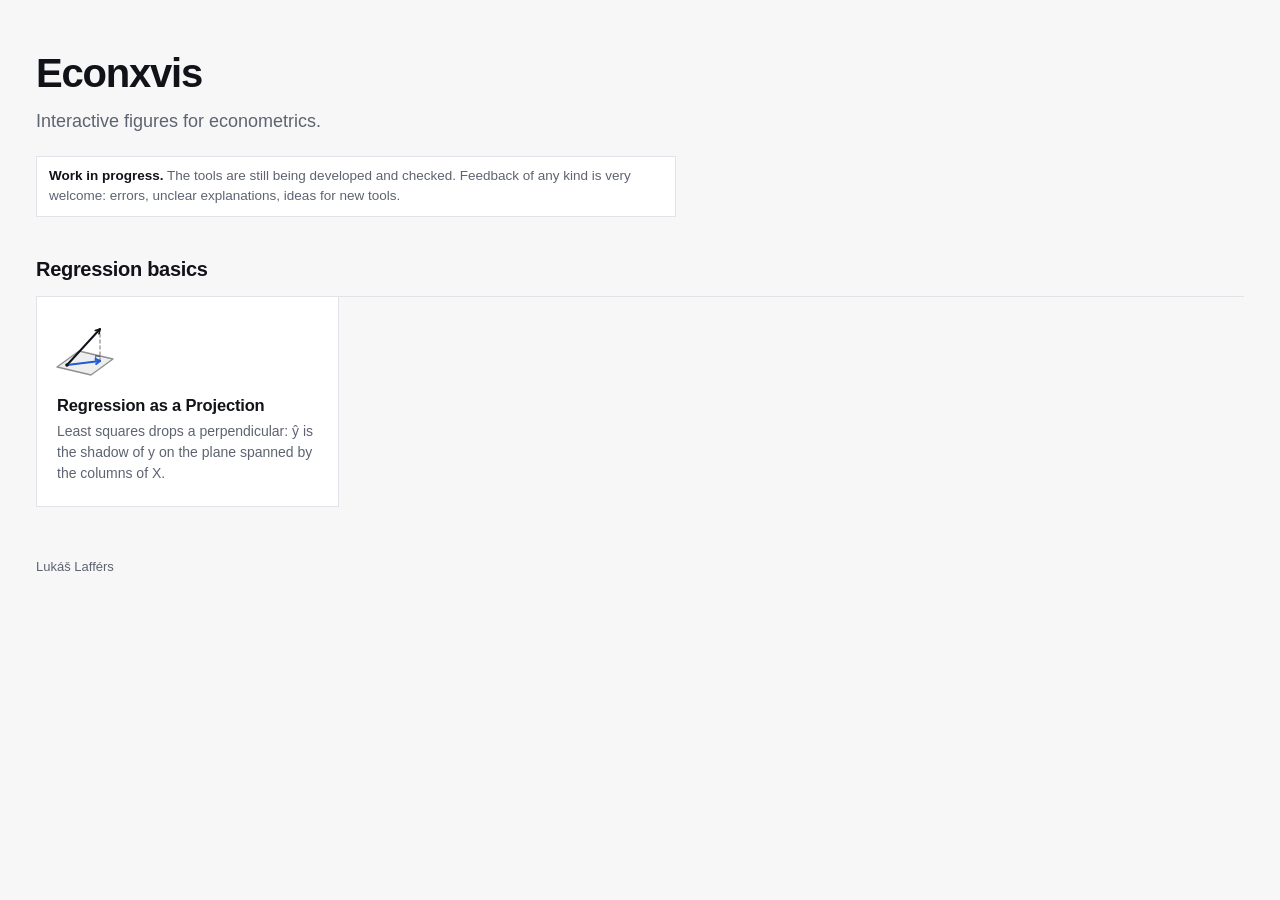
==== commit 830f8dd2: "Start page: shorter lead, without 'Move the data, and watch the estimates respond.' Co-Authored-By: " ====
--- a/index.html
+++ b/index.html
@@ -4,7 +4,7 @@
   <meta charset="utf-8">
   <meta name="viewport" content="width=device-width, initial-scale=1">
   <title>Econxvis — Visualizations for Econometrics</title>
-  <meta name="description" content="Interactive figures for econometrics. Move the data, and watch the estimates respond.">
+  <meta name="description" content="Interactive figures for econometrics.">
   <link rel="icon" href="data:,">
   <link rel="stylesheet" href="shared/style.css?v=1">
 </head>
@@ -13,7 +13,7 @@
   <header class="site-header">
     <div>
       <h1>Econxvis</h1>
-      <p class="lead">Interactive figures for econometrics. Move the data, and watch the estimates respond.</p>
+      <p class="lead">Interactive figures for econometrics.</p>
     </div>
   </header>
 
